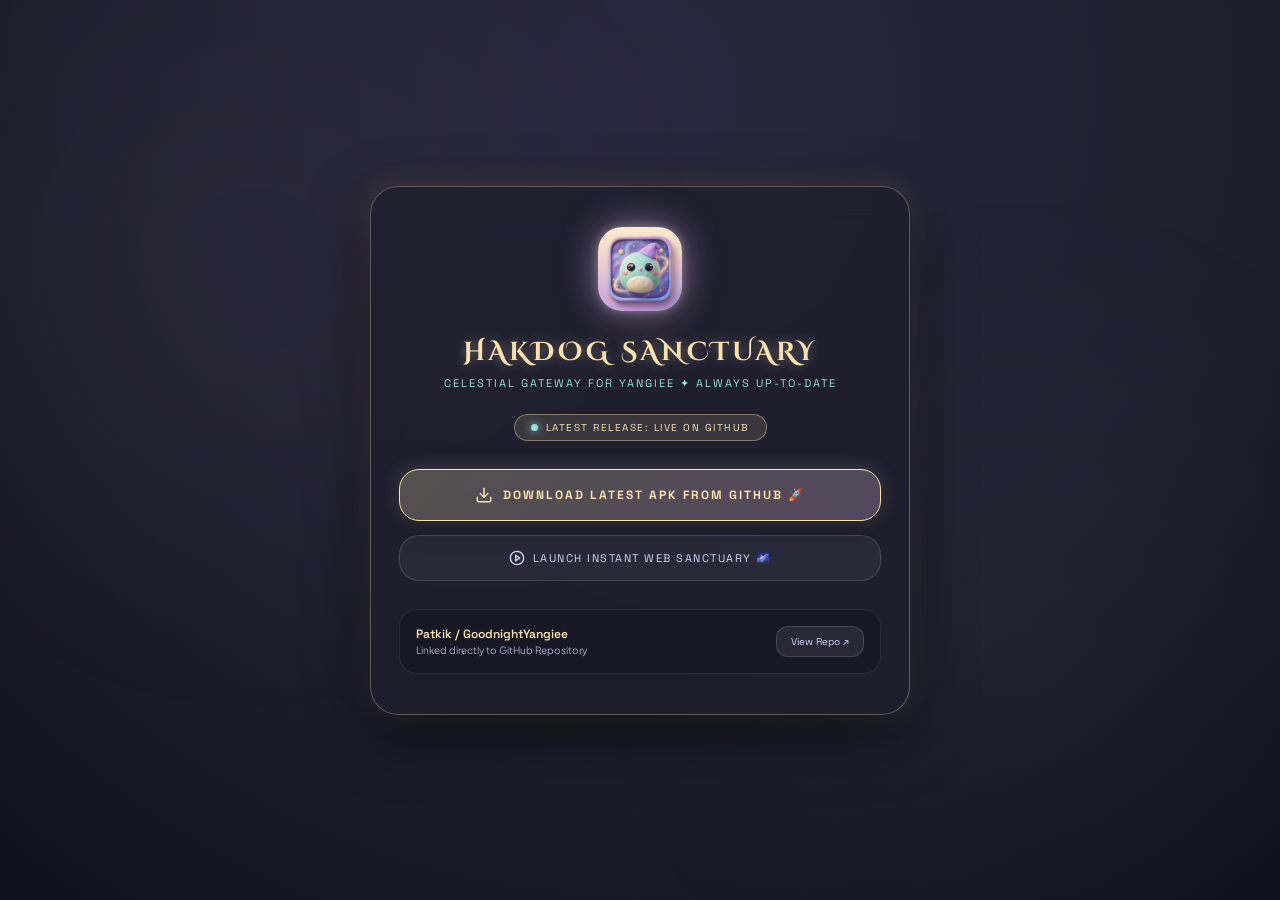
==== android-app/app/src/main/assets/landing.html @ 7c164dbb "Initial commit: Yangie Starlight Sanctuary Android app" ====
<!DOCTYPE html>
<html lang="en">

<head>
  <meta charset="UTF-8">
  <meta name="viewport" content="width=device-width, initial-scale=1.0">
  <title>Hakdog — Celestial Sanctuary ✦ Installation & Digital Gateway</title>
  <meta name="theme-color" content="#1E1E2E">
  <link rel="icon" type="image/png" href="logo.png">

  <!-- Google Fonts -->
  <link rel="preconnect" href="https://fonts.googleapis.com">
  <link rel="preconnect" href="https://fonts.gstatic.com" crossorigin>
  <link href="https://fonts.googleapis.com/css2?family=Cinzel+Decorative:wght@400;700;900&family=Plus+Jakarta+Sans:wght@300;400;600;700&family=Space+Grotesk:wght@400;600;700&display=swap" rel="stylesheet">

  <style>
    :root {
      --bg-midnight: #1E1E2E;
      --bg-plum: #1B192A;
      --pastel-pink: #F5C2E7;
      --amber-glow: #F9E2AF;
      --amber-glow-soft: rgba(249, 226, 175, 0.4);
      --lavender-gray: #CDD6F4;
      --subtext-gray: #A6ADC8;
      --aurora-emerald: #94E2D5;
      --aurora-violet: #CBA6F7;
      --font-display: 'Cinzel Decorative', serif;
      --font-heading: 'Space Grotesk', sans-serif;
      --font-body: 'Plus Jakarta Sans', sans-serif;
    }

    *, *::before, *::after {
      box-sizing: border-box;
      margin: 0;
      padding: 0;
    }

    body {
      min-height: 100vh;
      background: radial-gradient(circle at 50% 10%, #2A283E, #1E1E2E 60%, #11101D);
      font-family: var(--font-body);
      color: var(--lavender-gray);
      display: flex;
      flex-direction: column;
      align-items: center;
      justify-content: center;
      padding: 24px 16px;
      overflow-x: hidden;
    }

    /* Ambient Starlight Background */
    .film-grain {
      position: fixed;
      inset: 0;
      pointer-events: none;
      z-index: 0;
      opacity: 0.25;
      background: 
        radial-gradient(circle at 20% 30%, rgba(245, 194, 231, 0.15), transparent 40%),
        radial-gradient(circle at 80% 70%, rgba(148, 226, 213, 0.12), transparent 40%);
    }

    .gateway-container {
      position: relative;
      z-index: 10;
      width: min(100%, 540px);
      background: rgba(30, 30, 46, 0.75);
      border: 1px solid rgba(249, 226, 175, 0.3);
      border-radius: 28px;
      padding: 40px 28px;
      backdrop-filter: blur(16px);
      -webkit-backdrop-filter: blur(16px);
      box-shadow: 0 20px 60px rgba(0, 0, 0, 0.6), 0 0 30px rgba(249, 226, 175, 0.15);
      text-align: center;
    }

    .brand-logo-glow {
      width: 84px;
      height: 84px;
      border-radius: 24px;
      box-shadow: 0 0 35px rgba(245, 194, 231, 0.5), 0 0 10px rgba(255, 255, 255, 0.3);
      margin-bottom: 20px;
      object-fit: cover;
      animation: logoPulse 3s infinite alternate ease-in-out;
    }

    @keyframes logoPulse {
      0% { transform: scale(1); box-shadow: 0 0 25px rgba(245, 194, 231, 0.4); }
      100% { transform: scale(1.06); box-shadow: 0 0 45px rgba(245, 194, 231, 0.7); }
    }

    .gateway-title {
      font-family: var(--font-display);
      font-size: 26px;
      letter-spacing: 3px;
      color: var(--amber-glow);
      margin-bottom: 6px;
      text-shadow: 0 0 12px rgba(249, 226, 175, 0.4);
    }

    .gateway-sub {
      font-family: var(--font-heading);
      font-size: 11px;
      letter-spacing: 2px;
      color: var(--aurora-emerald);
      text-transform: uppercase;
      margin-bottom: 24px;
    }

    /* Live Release Badge */
    .release-badge {
      display: inline-flex;
      align-items: center;
      gap: 8px;
      padding: 6px 16px;
      background: rgba(249, 226, 175, 0.12);
      border: 1px solid var(--amber-glow-soft);
      border-radius: 20px;
      font-family: var(--font-heading);
      font-size: 10px;
      letter-spacing: 1.5px;
      color: var(--amber-glow);
      margin-bottom: 28px;
    }

    .pulse-dot {
      width: 7px;
      height: 7px;
      border-radius: 50%;
      background: var(--aurora-emerald);
      box-shadow: 0 0 10px var(--aurora-emerald);
      animation: dotPulse 1.5s infinite ease-in-out;
    }

    @keyframes dotPulse {
      0%, 100% { transform: scale(1); opacity: 0.8; }
      50% { transform: scale(1.4); opacity: 1; }
    }

    /* Action Buttons Stack */
    .action-stack {
      display: flex;
      flex-direction: column;
      gap: 14px;
      margin-bottom: 28px;
    }

    .download-btn {
      width: 100%;
      padding: 16px;
      background: linear-gradient(135deg, rgba(249, 226, 175, 0.25), rgba(245, 194, 231, 0.25));
      border: 1px solid var(--amber-glow);
      border-radius: 20px;
      color: var(--amber-glow);
      font-family: var(--font-heading);
      font-size: 12px;
      letter-spacing: 2px;
      text-transform: uppercase;
      font-weight: 700;
      text-decoration: none;
      display: flex;
      align-items: center;
      justify-content: center;
      gap: 10px;
      box-shadow: 0 8px 25px rgba(0, 0, 0, 0.3), 0 0 20px rgba(249, 226, 175, 0.2);
      transition: all 0.3s ease;
    }

    .download-btn:hover {
      transform: translateY(-2px);
      background: linear-gradient(135deg, rgba(249, 226, 175, 0.4), rgba(245, 194, 231, 0.4));
      box-shadow: 0 12px 35px rgba(249, 226, 175, 0.4);
    }

    .web-app-btn {
      width: 100%;
      padding: 14px;
      background: rgba(255, 255, 255, 0.05);
      border: 1px solid rgba(255, 255, 255, 0.15);
      border-radius: 20px;
      color: var(--lavender-gray);
      font-family: var(--font-heading);
      font-size: 11px;
      letter-spacing: 1.5px;
      text-transform: uppercase;
      text-decoration: none;
      display: flex;
      align-items: center;
      justify-content: center;
      gap: 8px;
      transition: all 0.3s ease;
    }

    .web-app-btn:hover {
      background: rgba(255, 255, 255, 0.12);
      border-color: var(--pastel-pink);
      color: var(--pastel-pink);
    }

    /* GitHub Metadata Bar */
    .github-info-card {
      background: rgba(20, 20, 32, 0.6);
      border: 1px solid rgba(255, 255, 255, 0.08);
      border-radius: 18px;
      padding: 16px;
      display: flex;
      align-items: center;
      justify-content: space-between;
      text-align: left;
    }

    .repo-meta {
      display: flex;
      flex-direction: column;
      gap: 2px;
    }

    .repo-name {
      font-family: var(--font-heading);
      font-size: 12px;
      color: var(--amber-glow);
      font-weight: 600;
    }

    .repo-sub {
      font-size: 10px;
      color: var(--subtext-gray);
    }

    .repo-link-btn {
      padding: 8px 14px;
      background: rgba(255, 255, 255, 0.08);
      border: 1px solid rgba(255, 255, 255, 0.15);
      border-radius: 12px;
      color: var(--lavender-gray);
      font-family: var(--font-heading);
      font-size: 10px;
      text-decoration: none;
      transition: all 0.2s ease;
    }

    .repo-link-btn:hover {
      background: var(--amber-glow);
      color: var(--bg-midnight);
    }

    /* PWA Install Banner */
    .pwa-banner {
      margin-top: 24px;
      padding: 14px 18px;
      background: rgba(148, 226, 213, 0.1);
      border: 1px stroke var(--aurora-emerald);
      border-radius: 16px;
      font-size: 11px;
      line-height: 1.5;
      color: var(--aurora-emerald);
      display: none;
    }
  </style>
</head>

<body>
  <div class="film-grain"></div>

  <div class="gateway-container">
    <img src="icon-192.png" class="brand-logo-glow" alt="Hakdog Sanctuary Logo" onerror="this.onerror=null; this.src='logo.png';" />
    
    <h1 class="gateway-title">HAKDOG SANCTUARY</h1>
    <div class="gateway-sub">Celestial Gateway for Yangiee ✦ Always Up-To-Date</div>

    <!-- Live Version Badge from GitHub Releases API -->
    <div class="release-badge" id="release-badge">
      <div class="pulse-dot"></div>
      <span id="version-text">CONNECTING TO GITHUB...</span>
    </div>

    <!-- Action Buttons -->
    <div class="action-stack">
      <!-- Direct Link to Latest GitHub APK -->
      <a id="apk-download-btn" href="https://github.com/Patkik/GoodnightYangiee/releases/latest" class="download-btn">
        <svg width="18" height="18" viewBox="0 0 24 24" fill="none" stroke="currentColor" stroke-width="2" stroke-linecap="round" stroke-linejoin="round">
          <path d="M21 15v4a2 2 0 0 1-2 2H5a2 2 0 0 1-2-2v-4"/>
          <polyline points="7 10 12 15 17 10"/>
          <line x1="12" y1="15" x2="12" y2="3"/>
        </svg>
        <span id="apk-btn-text">Download Latest Android App (.APK)</span>
      </a>

      <!-- Web Version Direct Launch -->
      <a href="index.html" class="web-app-btn">
        <svg width="16" height="16" viewBox="0 0 24 24" fill="none" stroke="currentColor" stroke-width="2">
          <circle cx="12" cy="12" r="10"/>
          <polygon points="10 8 16 12 10 16 10 8"/>
        </svg>
        <span>Launch Instant Web Sanctuary 🌌</span>
      </a>
    </div>

    <!-- GitHub Repository Link -->
    <div class="github-info-card">
      <div class="repo-meta">
        <span class="repo-name">Patkik / GoodnightYangiee</span>
        <span class="repo-sub" id="repo-commit-info">Linked directly to GitHub Repository</span>
      </div>
      <a href="https://github.com/Patkik/GoodnightYangiee" target="_blank" rel="noopener" class="repo-link-btn">
        View Repo ↗
      </a>
    </div>

    <!-- PWA Install Hint -->
    <div id="pwa-banner" class="pwa-banner">
      💡 <strong>Instant Home Screen App:</strong> Tap your browser menu & select <strong>"Add to Home Screen"</strong> or <strong>"Install App"</strong> for an offline native app experience!
    </div>
  </div>

  <script>
    // GitHub Repo Configuration
    const REPO_OWNER = 'Patkik';
    const REPO_NAME = 'GoodnightYangiee';
    const API_URL = `https://api.github.com/repos/${REPO_OWNER}/${REPO_NAME}/releases/latest`;

    async function fetchLatestGitHubRelease() {
      const versionText = document.getElementById('version-text');
      const apkBtn = document.getElementById('apk-download-btn');
      const apkBtnText = document.getElementById('apk-btn-text');
      const commitInfo = document.getElementById('repo-commit-info');

      try {
        const response = await fetch(API_URL);
        if (!response.ok) throw new Error('Release API error');
        
        const data = await response.json();
        const tagName = data.tag_name || 'v2.0.0';
        
        // Find APK asset in GitHub Release
        const apkAsset = data.assets && data.assets.find(a => a.name.toLowerCase().endsWith('.apk'));
        const directDownloadUrl = apkAsset ? apkAsset.browser_download_url : `https://github.com/${REPO_OWNER}/${REPO_NAME}/releases/download/${tagName}/app-debug.apk`;
        
        versionText.innerText = `LATEST RELEASE: ${tagName.toUpperCase()}`;
        apkBtn.href = directDownloadUrl;
        apkBtnText.innerText = `Download Latest Android App (${tagName})`;
        if (commitInfo) commitInfo.innerText = `Release Date: ${new Date(data.published_at).toLocaleDateString()}`;
      } catch (err) {
        console.warn('GitHub API offline or rate-limited, using fallback release URL:', err);
        versionText.innerText = 'LATEST RELEASE: LIVE ON GITHUB';
        apkBtn.href = `https://github.com/${REPO_OWNER}/${REPO_NAME}/releases/latest`;
        apkBtnText.innerText = 'Download Latest APK from GitHub 🚀';
      }
    }

    fetchLatestGitHubRelease();
  </script>
</body>
</html>
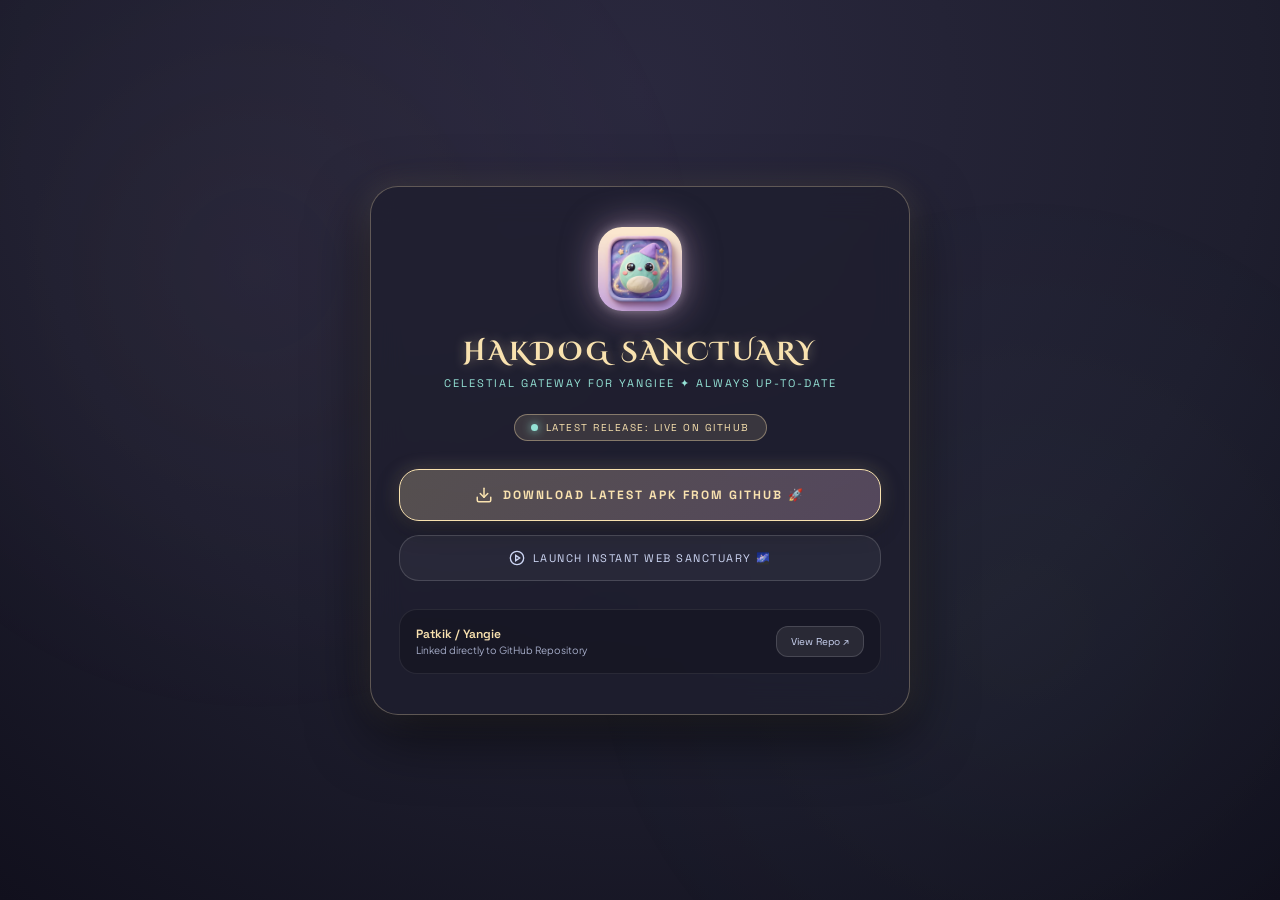
==== commit b223afa4: "Refactor in-app updater with modern dual OTA & APK pipeline, SemVer engine, and progress telemetry" ====
--- a/android-app/app/src/main/assets/landing.html
+++ b/android-app/app/src/main/assets/landing.html
@@ -277,7 +277,7 @@
     <!-- Action Buttons -->
     <div class="action-stack">
       <!-- Direct Link to Latest GitHub APK -->
-      <a id="apk-download-btn" href="https://github.com/Patkik/GoodnightYangiee/releases/latest" class="download-btn">
+      <a id="apk-download-btn" href="https://github.com/Patkik/Yangie/releases/latest" class="download-btn">
         <svg width="18" height="18" viewBox="0 0 24 24" fill="none" stroke="currentColor" stroke-width="2" stroke-linecap="round" stroke-linejoin="round">
           <path d="M21 15v4a2 2 0 0 1-2 2H5a2 2 0 0 1-2-2v-4"/>
           <polyline points="7 10 12 15 17 10"/>
@@ -299,10 +299,10 @@
     <!-- GitHub Repository Link -->
     <div class="github-info-card">
       <div class="repo-meta">
-        <span class="repo-name">Patkik / GoodnightYangiee</span>
+        <span class="repo-name">Patkik / Yangie</span>
         <span class="repo-sub" id="repo-commit-info">Linked directly to GitHub Repository</span>
       </div>
-      <a href="https://github.com/Patkik/GoodnightYangiee" target="_blank" rel="noopener" class="repo-link-btn">
+      <a href="https://github.com/Patkik/Yangie" target="_blank" rel="noopener" class="repo-link-btn">
         View Repo ↗
       </a>
     </div>
@@ -316,7 +316,7 @@
   <script>
     // GitHub Repo Configuration
     const REPO_OWNER = 'Patkik';
-    const REPO_NAME = 'GoodnightYangiee';
+    const REPO_NAME = 'Yangie';
     const API_URL = `https://api.github.com/repos/${REPO_OWNER}/${REPO_NAME}/releases/latest`;
 
     async function fetchLatestGitHubRelease() {
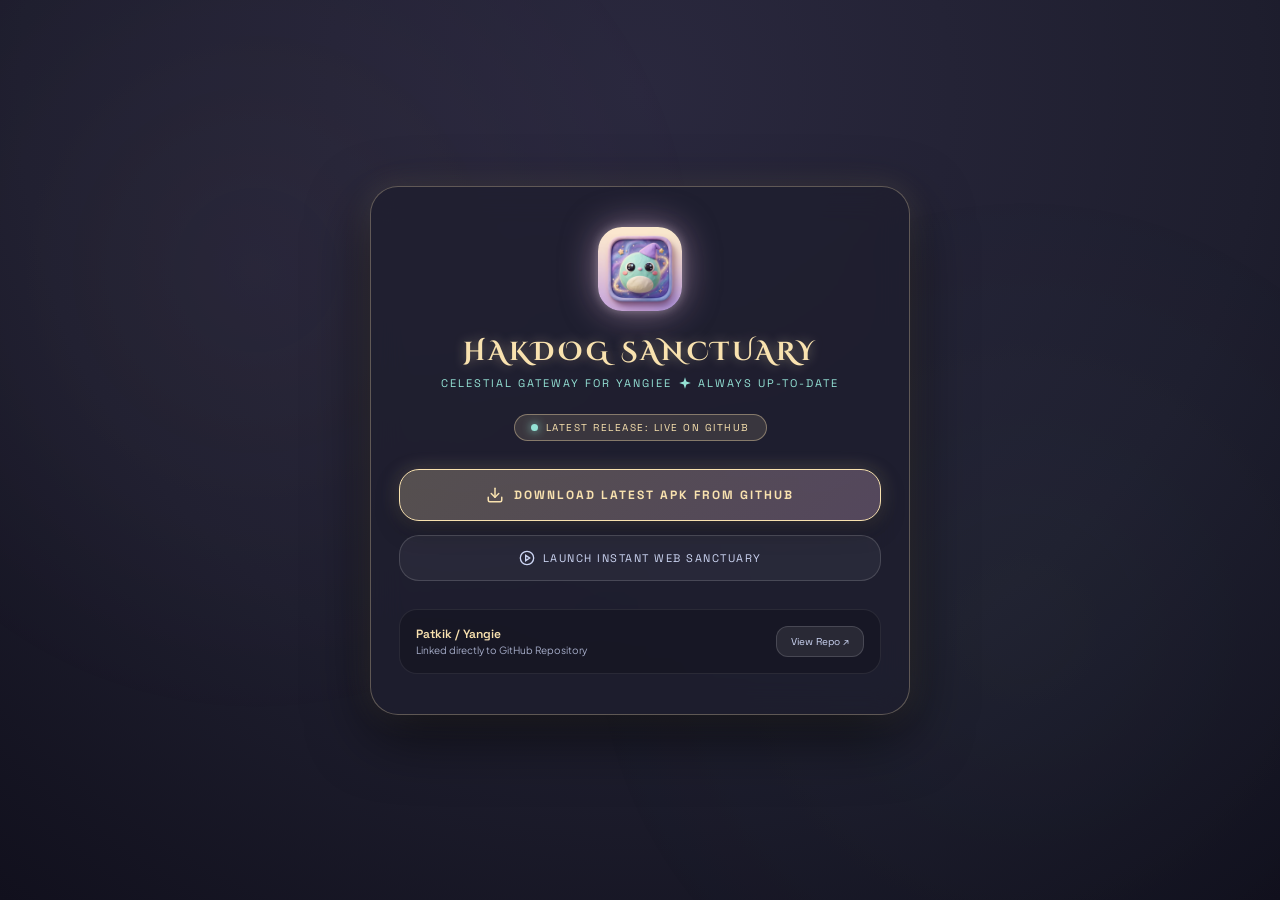
==== commit fd9a8988: "feat(ui): replace all raw emojis with responsive inline vector SVGs" ====
--- a/android-app/app/src/main/assets/landing.html
+++ b/android-app/app/src/main/assets/landing.html
@@ -4,7 +4,7 @@
 <head>
   <meta charset="UTF-8">
   <meta name="viewport" content="width=device-width, initial-scale=1.0">
-  <title>Hakdog — Celestial Sanctuary ✦ Installation & Digital Gateway</title>
+  <title>Hakdog — Celestial Sanctuary • Installation & Digital Gateway</title>
   <meta name="theme-color" content="#1E1E2E">
   <link rel="icon" type="image/png" href="logo.png">
 
@@ -105,6 +105,17 @@
       color: var(--aurora-emerald);
       text-transform: uppercase;
       margin-bottom: 24px;
+      display: flex;
+      align-items: center;
+      justify-content: center;
+      gap: 6px;
+    }
+
+    .inline-svg {
+      width: 14px;
+      height: 14px;
+      vertical-align: middle;
+      display: inline-block;
     }
 
     /* Live Release Badge */
@@ -249,12 +260,15 @@
       margin-top: 24px;
       padding: 14px 18px;
       background: rgba(148, 226, 213, 0.1);
-      border: 1px stroke var(--aurora-emerald);
+      border: 1px solid var(--aurora-emerald);
       border-radius: 16px;
       font-size: 11px;
       line-height: 1.5;
       color: var(--aurora-emerald);
       display: none;
+      align-items: center;
+      gap: 10px;
+      text-align: left;
     }
   </style>
 </head>
@@ -266,7 +280,11 @@
     <img src="icon-192.png" class="brand-logo-glow" alt="Hakdog Sanctuary Logo" onerror="this.onerror=null; this.src='logo.png';" />
     
     <h1 class="gateway-title">HAKDOG SANCTUARY</h1>
-    <div class="gateway-sub">Celestial Gateway for Yangiee ✦ Always Up-To-Date</div>
+    <div class="gateway-sub">
+      Celestial Gateway for Yangiee 
+      <svg class="inline-svg" viewBox="0 0 24 24" fill="currentColor"><path d="M12 2L14.4 9.6L22 12L14.4 14.4L12 22L9.6 14.4L2 12L9.6 9.6L12 2Z"/></svg>
+      Always Up-To-Date
+    </div>
 
     <!-- Live Version Badge from GitHub Releases API -->
     <div class="release-badge" id="release-badge">
@@ -292,7 +310,7 @@
           <circle cx="12" cy="12" r="10"/>
           <polygon points="10 8 16 12 10 16 10 8"/>
         </svg>
-        <span>Launch Instant Web Sanctuary 🌌</span>
+        <span>Launch Instant Web Sanctuary</span>
       </a>
     </div>
 
@@ -309,7 +327,10 @@
 
     <!-- PWA Install Hint -->
     <div id="pwa-banner" class="pwa-banner">
-      💡 <strong>Instant Home Screen App:</strong> Tap your browser menu & select <strong>"Add to Home Screen"</strong> or <strong>"Install App"</strong> for an offline native app experience!
+      <svg class="inline-svg" style="flex-shrink: 0; width: 18px; height: 18px;" viewBox="0 0 24 24" fill="currentColor"><path d="M9 21c0 .55.45 1 1 1h4c.55 0 1-.45 1-1v-1H9v1zm3-19C8.14 2 5 5.14 5 9c0 2.38 1.19 4.47 3 5.74V17c0 .55.45 1 1 1h6c.55 0 1-.45 1-1v-2.26c1.81-1.27 3-3.36 3-5.74 0-3.86-3.14-7-7-7z"/></svg>
+      <div>
+        <strong>Instant Home Screen App:</strong> Tap your browser menu & select <strong>"Add to Home Screen"</strong> or <strong>"Install App"</strong> for an offline native app experience!
+      </div>
     </div>
   </div>
 
@@ -344,7 +365,7 @@
         console.warn('GitHub API offline or rate-limited, using fallback release URL:', err);
         versionText.innerText = 'LATEST RELEASE: LIVE ON GITHUB';
         apkBtn.href = `https://github.com/${REPO_OWNER}/${REPO_NAME}/releases/latest`;
-        apkBtnText.innerText = 'Download Latest APK from GitHub 🚀';
+        apkBtnText.innerText = 'Download Latest APK from GitHub';
       }
     }
 
